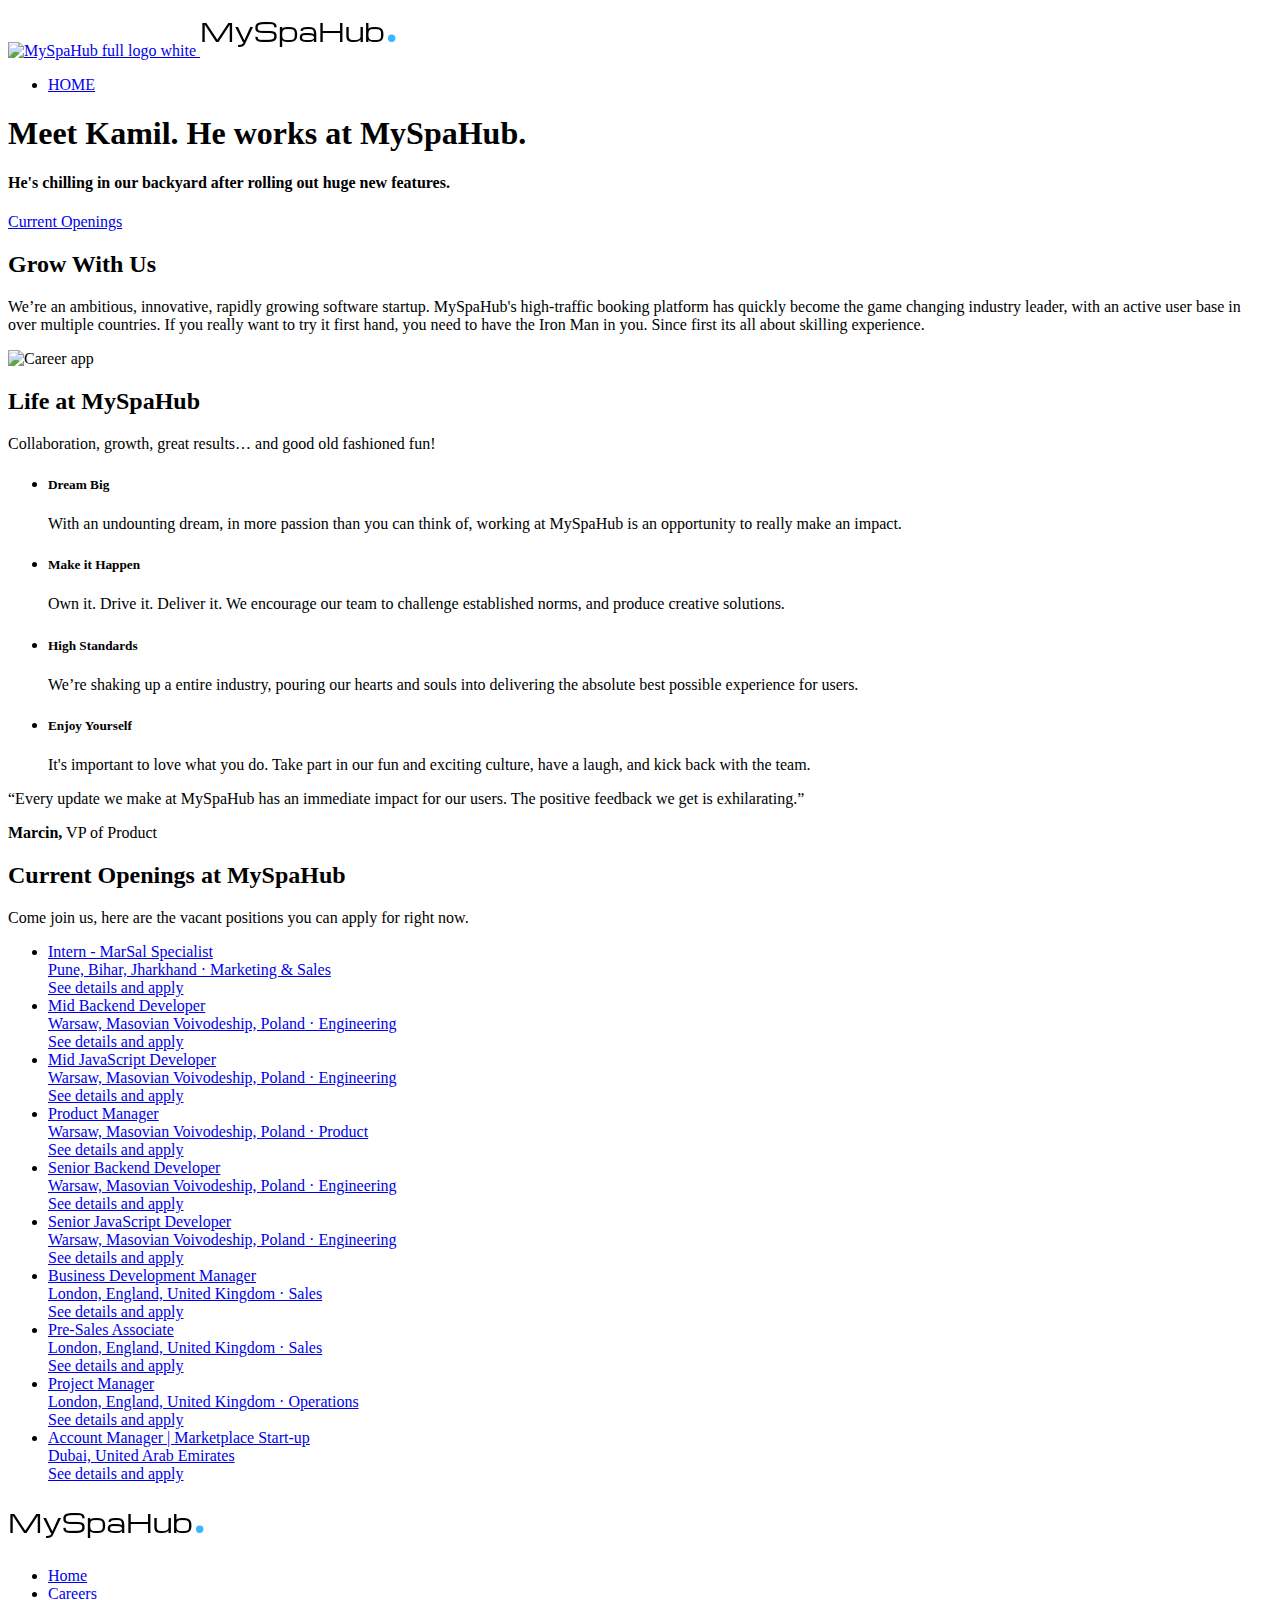
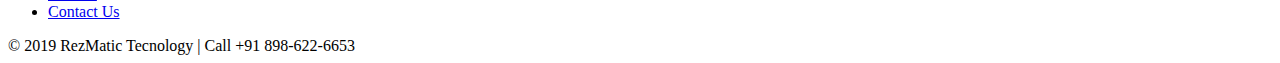
==== career.html @ 32259fde "Add files via upload" ====
<!doctype html>
<html>
  

<head>
    <meta content="IE=edge" http-equiv="X-UA-Compatible">
    <meta charset="utf-8">
    <title>Career | MySpaHub</title>
    <meta name="description" content="Best Salon Software, salon pos, spa software, sheduling software, booking system for hair salons and beauty salons with advanced appointment scheduling, Online Booking, appointment reminders, client CRM, POS, products, business reporting, payroll and much">
    <meta name="keywords" content="MySpaHub, salon software, salon system, spa software, beauty software, salon app, scheduling app, hair salon software, best salon software, Salon system, top salon software, Spa system, Appointment Scheduling, salon program, salon iris, mindbody, booking software, system, appointment system, scheduling software, online booking, salon program, salon management software, pos, crm, free booking system, salon programs, scheduling applications, appointment schedule, appointment manager, booking app, nail software, uk, us, united states, united kingdom, australia, new zealand, south africa, ireland, best, salon, spa, hair, nail salon, beauty, appointment, yoga, free, best, point of sale, calendar system, calendar, reminders, salon supplies, salon management, bookings app, appointment app, salon software, best salons">
    <meta content="width=device-width,initial-scale=1.0,minimum-scale=1.0,maximum-scale=1.0,user-scalable=no" name="viewport">

    


    <!-- Facebook Pixel Code 
    <script>
    !function(f,b,e,v,n,t,s){if(f.fbq)return;n=f.fbq=function(){n.callMethod?
    n.callMethod.apply(n,arguments):n.queue.push(arguments)};if(!f._fbq)f._fbq=n;
    n.push=n;n.loaded=!0;n.version='2.0';n.queue=[];t=b.createElement(e);t.async=!0;
    t.src=v;s=b.getElementsByTagName(e)[0];s.parentNode.insertBefore(t,s)}(window,
    document,'script','../connect.facebook.net/en_US/fbevents.js');
    fbq('init', '1706535539673245');
    fbq('track', 'PageView');
    fbq('track', 'ViewContent');
    </script>
    <noscript><img height="1" width="1" style="display:none"
    src="https://www.facebook.com/tr?id=1706535539673245&amp;ev=PageView&amp;noscript=1"
    /></noscript>
    -->
    <!-- DO NOT MODIFY -->
    <!-- End Facebook Pixel Code -->

   <!-- Start of Favicon -->
     <link rel="apple-touch-icon" sizes="57x57" href="favicon/apple-icon-57x57.png">
<link rel="apple-touch-icon" sizes="60x60" href="favicon/apple-icon-60x60.png">
<link rel="apple-touch-icon" sizes="72x72" href="favicon/apple-icon-72x72.png">
<link rel="apple-touch-icon" sizes="76x76" href="favicon/apple-icon-76x76.png">
<link rel="apple-touch-icon" sizes="114x114" href="favicon/apple-icon-114x114.png">
<link rel="apple-touch-icon" sizes="120x120" href="favicon/apple-icon-120x120.png">
<link rel="apple-touch-icon" sizes="144x144" href="favicon/apple-icon-144x144.png">
<link rel="apple-touch-icon" sizes="152x152" href="favicon/apple-icon-152x152.png">
<link rel="apple-touch-icon" sizes="180x180" href="favicon/apple-icon-180x180.png">
<link rel="icon" type="image/png" sizes="192x192"  href="favicon/android-icon-192x192.png">
<link rel="icon" type="image/png" sizes="32x32" href="favicon/favicon-32x32.png">
<link rel="icon" type="image/png" sizes="96x96" href="favicon/favicon-96x96.png">
<link rel="icon" type="image/png" sizes="16x16" href="favicon/favicon-16x16.png">
<link rel="manifest" href="favicon/manifest.json">
<meta name="msapplication-TileColor" content="#ffffff">
<meta name="msapplication-TileImage" content="favicon/ms-icon-144x144.png">
<meta name="theme-color" content="#ffffff">

     <!-- End of Favicon -->

    <link href="stylesheets/site-cdb37f10.css" rel="stylesheet" />
    <script src="javascripts/all-f054870b.js"></script>
  </head>

  <body class="career">
    <!-- Google Tag Manager 

    <noscript><iframe src="http://www.googletagmanager.com/ns.html?id=GTM-MWZLXD"
    height="0" width="0" style="display:none;visibility:hidden"></iframe></noscript>
    <script>(function(w,d,s,l,i){w[l]=w[l]||[];w[l].push({'gtm.start':
    new Date().getTime(),event:'gtm.js'});var f=d.getElementsByTagName(s)[0],
    j=d.createElement(s),dl=l!='dataLayer'?'&l='+l:'';j.async=true;j.src=
    '../www.googletagmanager.com/gtm5445.js?id='+i+dl;f.parentNode.insertBefore(j,f);
    })(window,document,'script','dataLayer','GTM-MWZLXD');</script>
    
     -->
    <nav class='top-nav'>
  <a href="index.html" class="logo-link"><img src="images/shedul-full-logo-white.png" class="logo-link__img logo-link__img--visible" alt="MySpaHub full logo white" />
  <img src="images/shedul-full-logo.png" class="logo-link__img logo-link__img--hidden" alt="MySpaHub full logo" />
  </a>
  <ul class='main-nav'>
  	
    <li class='main-nav__item'>
      <a href="index.html" class="btn btn--small btn--default">HOME</a>
    </li>
    
  </ul>
</nav>
<section class='jumbotron jumbotron__bg'>
  <div class='jumbotron__layer'></div>
  <div class='jumbotron__inner'>
    <h1>Meet Kamil. He works at MySpaHub.</h1>
    <h4>
      He's chilling in our backyard after rolling out huge new features.
    </h4>
    <a href="#offers" class="btn btn--large btn--default scroll-link" id="offersLink">Current Openings</a>
  </div>
</section>
<section class='about'>
  <div class='about__row'>
    <div class='about__info'>
      <h2>Grow With Us</h2>
      <p class='about__text'>
        We’re an ambitious, innovative, rapidly growing software startup. MySpaHub's high-traffic booking platform has quickly become the game changing industry leader, with an active user base in over multiple countries. If you really want to try it first hand, you need to have the Iron Man in you. Since first its all about skilling experience.
      </p>
      
    </div>
    <div class='about__image hidden-mobile'>
      <div class='about__image--app'>
        <img src="images/career-app-0c0f2f43.jpg" alt="Career app" />
      </div>
    </div>
    <div class='clearfix'></div>
  </div>
</section>
<section class='section-gutter-top-large section-gutter-bottom-large'>
  <div class='wrapper'>
    <header class='section-header'>
      <h2 class='section-header__title'>Life at MySpaHub</h2>
      <p class='section-header__subtitle'>Collaboration, growth, great results… and good old fashioned fun!</p>
    </header>
    <ul class='features-list features-list--equal'>
      <li class='features-list__item'>
        <div class='features-list__image'>
          <i class='icon-check features-list__icon'></i>
        </div>
        <div class='features-list__description'>
          <h5 class='features-list__header'>
            Dream Big
          </h5>
          <p class='features-list__content'>
            With an undounting dream, in more passion than you can think of, working at MySpaHub is an opportunity to really make an impact.
          </p>
        </div>
      </li>
      <li class='features-list__item'>
        <div class='features-list__image'>
          <i class='icon-check features-list__icon'></i>
        </div>
        <div class='features-list__description'>
          <h5 class='features-list__header'>
            Make it Happen
          </h5>
          <p class='features-list__content'>
            Own it. Drive it. Deliver it. We encourage our team to challenge established norms, and produce creative solutions.
          </p>
        </div>
      </li>
    </ul>
    <ul class='features-list features-list--equal'>
      <li class='features-list__item'>
        <div class='features-list__image'>
          <i class='icon-check features-list__icon'></i>
        </div>
        <div class='features-list__description'>
          <h5 class='features-list__header'>
            High Standards
          </h5>
          <p class='features-list__content'>
            We’re shaking up a entire industry, pouring our hearts and souls into delivering the absolute best possible experience for users.
          </p>
        </div>
      </li>
      <li class='features-list__item'>
        <div class='features-list__image'>
          <i class='icon-check features-list__icon'></i>
        </div>
        <div class='features-list__description'>
          <h5 class='features-list__header'>
            Enjoy Yourself
          </h5>
          <p class='features-list__content'>
            It's important to love what you do. Take part in our fun and exciting culture, have a laugh, and kick back with the team.
          </p>
        </div>
      </li>
    </ul>
    <div class='clearfix'></div>
  </div>
</section>
<section class='section--scrollable'>
  <div class='testimony-row testimony-row--main'>
    <div class='testimony-row__left testimony-row--3'>
      <div class='testimony-row testimony-row--mobile-half'>
        <div class='testimony-row__left'>
          <div class='team__bg team__bg--small'></div>
        </div>
        <div class='testimony-row__right'>
          <div class='testimony__inner'>
            <p class='testimony__quote'>
              “Every update we make at MySpaHub has an immediate impact for our users. The positive feedback we get is exhilarating.”
            </p>
            <p class='testimony__sign'>
              <strong>Marcin,</strong>
              VP of Product
            </p>
          </div>
        </div>
      </div>
      <div class='testimony-row testimony-row--mobile-half'>
        <div class='team__bg team__bg--medium'></div>
      </div>
    </div>
    <div class='testimony-row__right testimony-row--1'>
      <div class='team__bg team__bg--big'></div>
    </div>
  </div>
</section>
<section class='section-gutter-top-large section-gutter-bottom-large' id='offers'>
  <div class='wrapper'>
    <header class='section-header'>
      <h2 class='section-header__title'>Current Openings at MySpaHub</h2>
      <p class='section-header__subtitle'>Come join us, here are the vacant positions you can apply for right now.</p>
    </header>
    <ul class='block-list job-offers'>
      <li>
        <a href="https://rezmatic.freshteam.com/jobs/duO6y6XuWH1S/intern-marsal-specialist" class="block-list__item job-offers__item" target="blank"><div class='block-list__left'>
          <header class='block-list__header job-offers__header'>
            Intern - MarSal Specialist
          </header>
          <span class='block-list__address'>
            Pune, Bihar, Jharkhand · Marketing & Sales
          </span>
        </div>
        <div class='block-list__right'>
          <div class='btn btn--default'>See details and apply</div>
        </div>
        <div class='clearfix'></div>
        </a>
      </li>
      <li>
        <a href="#" class="block-list__item job-offers__item" target="blank"><div class='block-list__left'>
          <header class='block-list__header job-offers__header'>
            Mid Backend Developer
          </header>
          <span class='block-list__address'>
            Warsaw, Masovian Voivodeship, Poland · Engineering
          </span>
        </div>
        <div class='block-list__right'>
          <div class='btn btn--default'>See details and apply</div>
        </div>
        <div class='clearfix'></div>
        </a>
      </li>
      <li>
        <a href="#" class="block-list__item job-offers__item" target="blank"><div class='block-list__left'>
          <header class='block-list__header job-offers__header'>
            Mid JavaScript Developer
          </header>
          <span class='block-list__address'>
            Warsaw, Masovian Voivodeship, Poland · Engineering
          </span>
        </div>
        <div class='block-list__right'>
          <div class='btn btn--default'>See details and apply</div>
        </div>
        <div class='clearfix'></div>
        </a>
      </li>
      <li>
        <a href="#" class="block-list__item job-offers__item" target="blank"><div class='block-list__left'>
          <header class='block-list__header job-offers__header'>
            Product Manager
          </header>
          <span class='block-list__address'>
            Warsaw, Masovian Voivodeship, Poland · Product
          </span>
        </div>
        <div class='block-list__right'>
          <div class='btn btn--default'>See details and apply</div>
        </div>
        <div class='clearfix'></div>
        </a>
      </li>
      <li>
        <a href="#" class="block-list__item job-offers__item" target="blank"><div class='block-list__left'>
          <header class='block-list__header job-offers__header'>
            Senior Backend Developer
          </header>
          <span class='block-list__address'>
            Warsaw, Masovian Voivodeship, Poland · Engineering
          </span>
        </div>
        <div class='block-list__right'>
          <div class='btn btn--default'>See details and apply</div>
        </div>
        <div class='clearfix'></div>
        </a>
      </li>
      <li>
        <a href="#" class="block-list__item job-offers__item" target="blank"><div class='block-list__left'>
          <header class='block-list__header job-offers__header'>
            Senior JavaScript Developer
          </header>
          <span class='block-list__address'>
            Warsaw, Masovian Voivodeship, Poland · Engineering
          </span>
        </div>
        <div class='block-list__right'>
          <div class='btn btn--default'>See details and apply</div>
        </div>
        <div class='clearfix'></div>
        </a>
      </li>
      
      <li>
        <a href="#" class="block-list__item job-offers__item" target="blank"><div class='block-list__left'>
          <header class='block-list__header job-offers__header'>
            Business Development Manager
          </header>
          <span class='block-list__address'>
            London, England, United Kingdom · Sales
          </span>
        </div>
        <div class='block-list__right'>
          <div class='btn btn--default'>See details and apply</div>
        </div>
        <div class='clearfix'></div>
        </a>
      </li>
      
      
      
      <li>
        <a href="#" class="block-list__item job-offers__item" target="blank"><div class='block-list__left'>
          <header class='block-list__header job-offers__header'>
            Pre-Sales Associate
          </header>
          <span class='block-list__address'>
            London, England, United Kingdom · Sales
          </span>
        </div>
        <div class='block-list__right'>
          <div class='btn btn--default'>See details and apply</div>
        </div>
        <div class='clearfix'></div>
        </a>
      </li>
      <li>
        <a href="#" class="block-list__item job-offers__item" target="blank"><div class='block-list__left'>
          <header class='block-list__header job-offers__header'>
            Project Manager
          </header>
          <span class='block-list__address'>
            London, England, United Kingdom · Operations
          </span>
        </div>
        <div class='block-list__right'>
          <div class='btn btn--default'>See details and apply</div>
        </div>
        <div class='clearfix'></div>
        </a>
      </li>
      
      <li>
        <a href="#" class="block-list__item job-offers__item" target="blank"><div class='block-list__left'>
          <header class='block-list__header job-offers__header'>
            Account Manager | Marketplace Start-up
          </header>
          <span class='block-list__address'>
            Dubai, United Arab Emirates
          </span>
        </div>
        <div class='block-list__right'>
          <div class='btn btn--default'>See details and apply</div>
        </div>
        <div class='clearfix'></div>
        </a>
      </li>
    </ul>
  </div>
</section>

    <footer class='main-footer'>
  <div class='main-footer__left'>
    <img src="images/shedul-full-logo.png" class="main-footer__logo" alt="Shedul Salon Software logo" />
  </div>
  <div class='main-footer__row'>
    <div class='main-footer__left'>
      <div class='main-footer__top'>
        <ul class='main-footer__links'>
          <li>
            <a href="index.html" class="main-footer__link main-footer__link--bold /">Home</a>
          </li>
          
          <li>
            <a href="career.html" class="main-footer__link main-footer__link--bold">Careers</a>
          </li>
          <li>
            <a href="contact.html" class="main-footer__link main-footer__link--bold">Contact Us</a>
          </li>
          <div class='clearfix'></div>
        </ul>
      </div>
      <div class='main-footer__bottom'>
        © 2019 RezMatic Tecnology | Call +91 898-622-6653
        
      </div>
    </div>

<!-- Start of Social Media Footer 
    <div class='main-footer__right'>
      <ul class='main-footer__links social-links'>
        <li>
          <a href="https://www.facebook.com/Shedul-1504479806470099/?fref=ts" class="social-links__item icon--fb" target="blank"><i class='icon-facebook social-links__icon'></i>
          </a>
        </li>
        <li>
          <a href="https://twitter.com/heyshedul" class="social-links__item icon--twitter" target="blank"><i class='icon-twitter social-links__icon'></i>
          </a>
        </li>
        <li>
          <a href="https://www.instagram.com/heyshedul" class="social-links__item icon--instagram" target="blank"><i class='icon-instagram social-links__icon'></i>
          </a>
        </li>
      </ul>
    </div>
End of Social Media Footer-->

    <div class='clearfix'></div>
  </div>
</footer>

  </body>


</html>
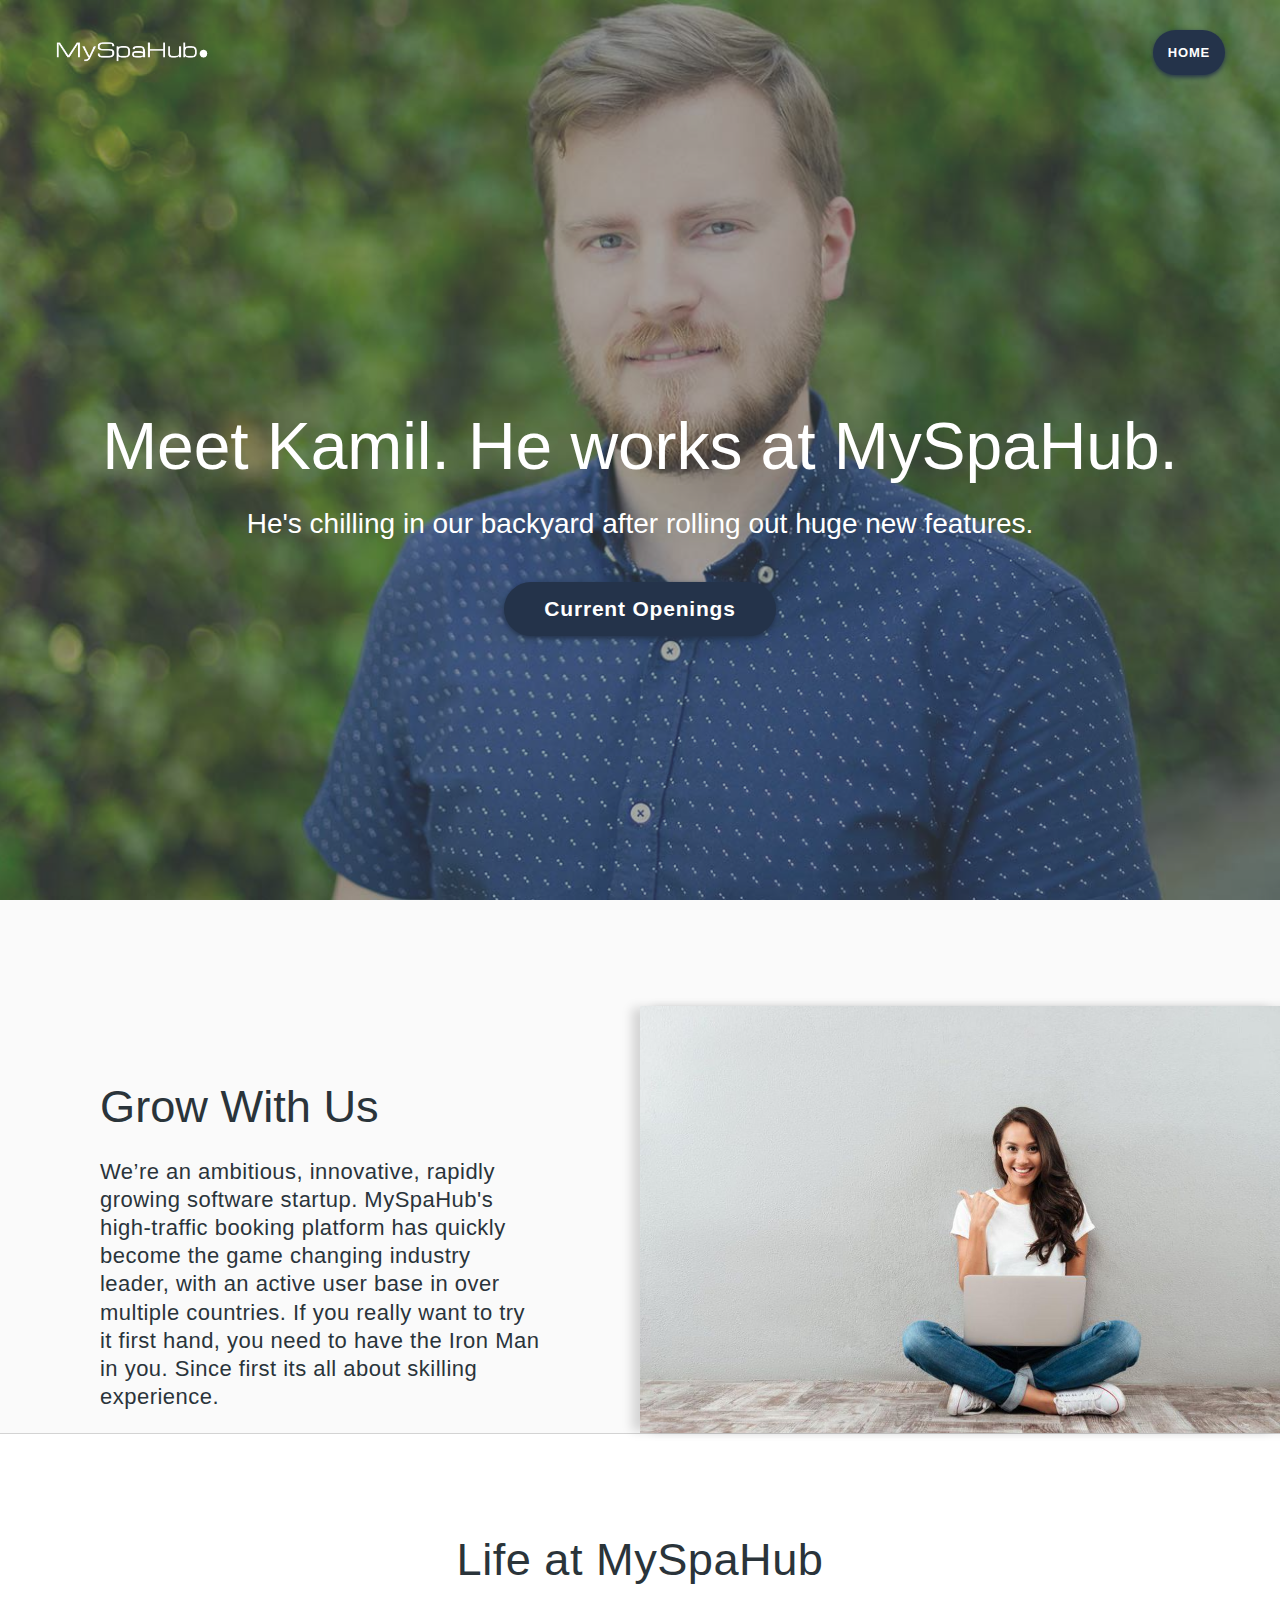
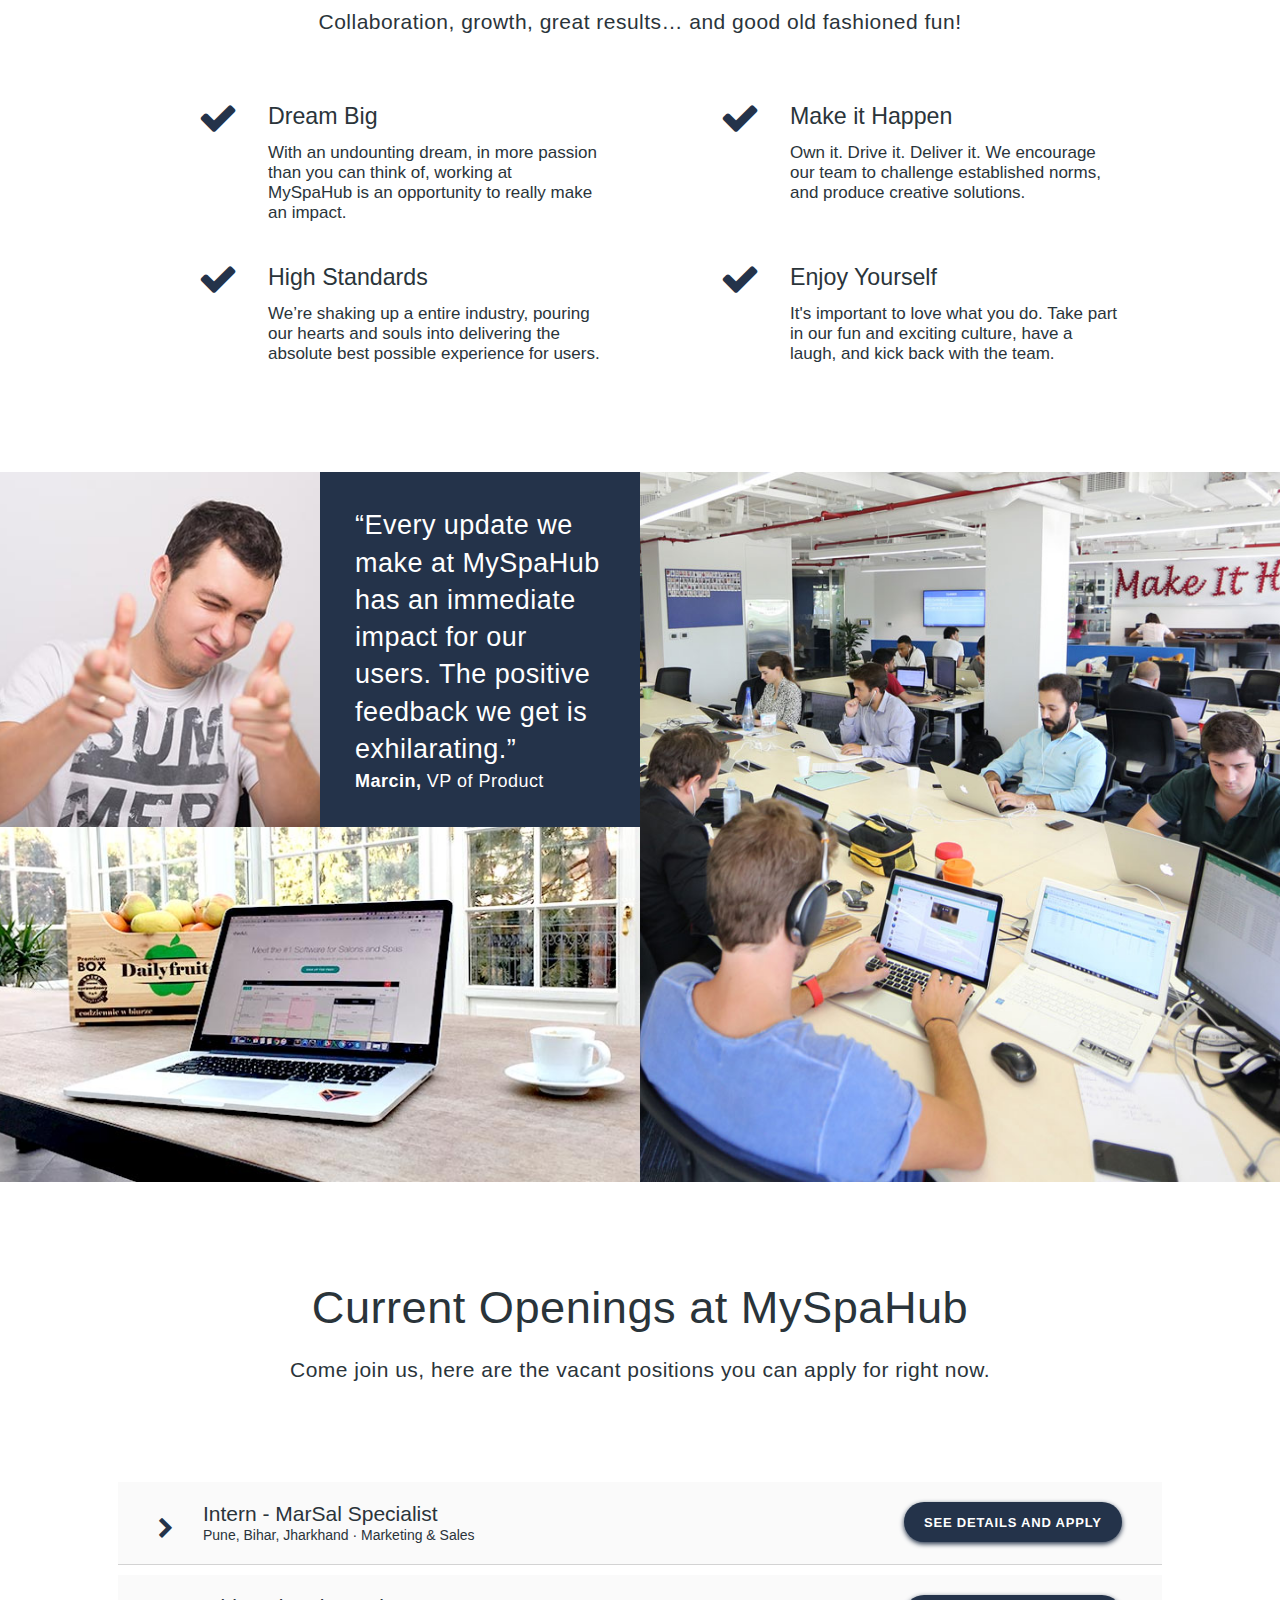
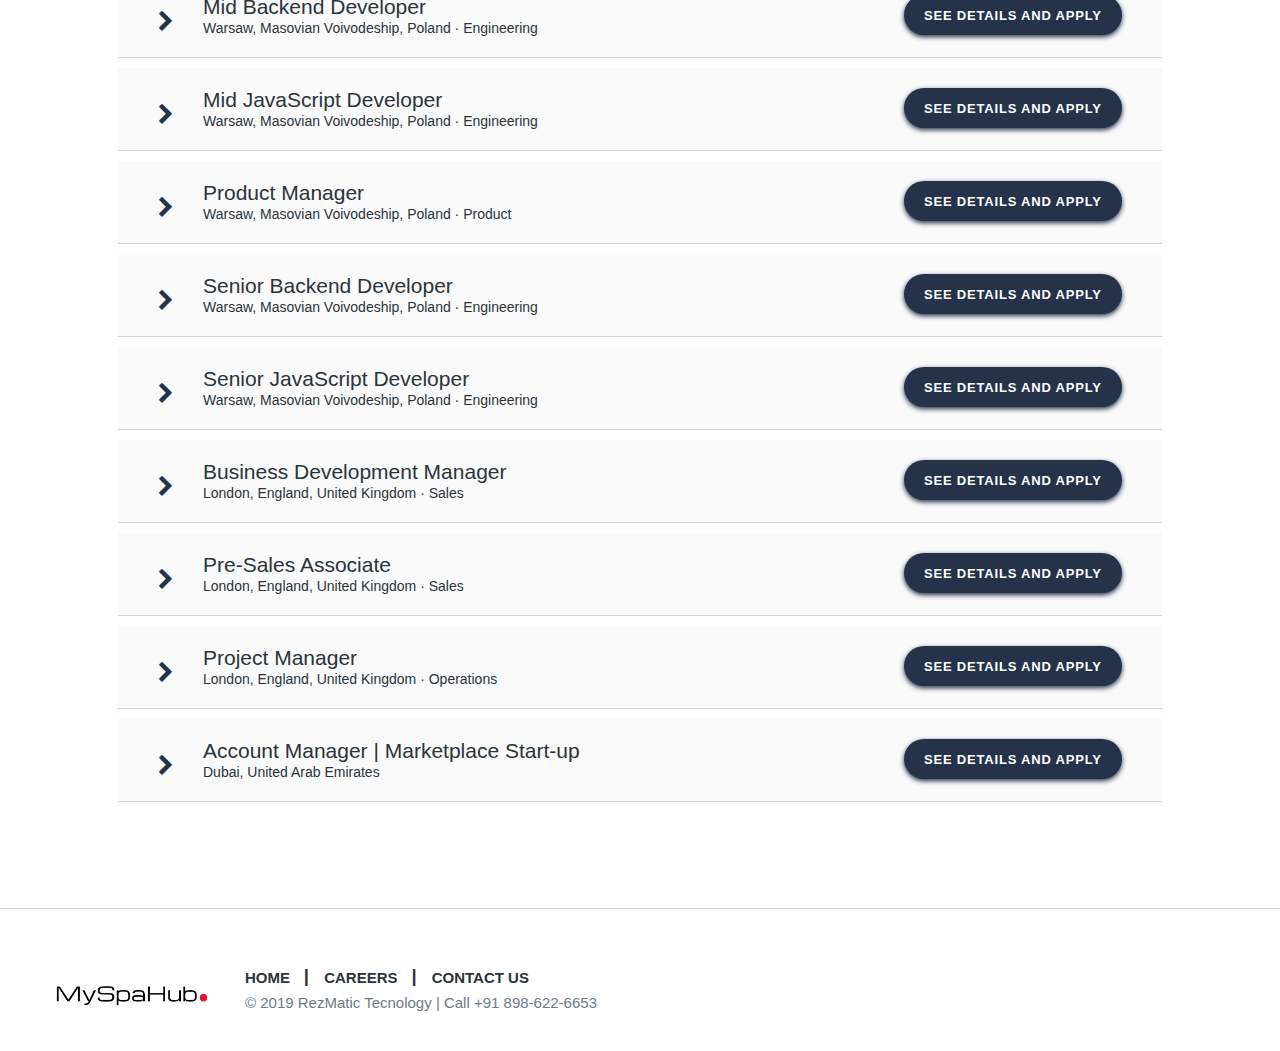
==== commit 122f6da4: "Add files via upload" ====
--- a/career.html
+++ b/career.html
@@ -5,10 +5,27 @@
 <head>
     <meta content="IE=edge" http-equiv="X-UA-Compatible">
     <meta charset="utf-8">
-    <title>Career | MySpaHub</title>
-    <meta name="description" content="Best Salon Software, salon pos, spa software, sheduling software, booking system for hair salons and beauty salons with advanced appointment scheduling, Online Booking, appointment reminders, client CRM, POS, products, business reporting, payroll and much">
+
+   
+
+    <title>MySpaHub Jobs – Job Openings in MySpaHub</title>
+
+    <!-- All in One SEO Pack 2.10.1 by Michael Torbert of Semper Fi Web Design[171,197] -->
+	<meta name="description"  content="Find latest openings in MySpaHub Search and Apply now!" />
+	<meta name="google-site-verification" content="HAw6mp5gTCMxN_uhDXFSpDIAWPnOZ5WupRDF5vwO2iA" />
+
+
+	<meta property="og:title" content="Jobs in MySpaHub, Careers in MySpaHub" />
+	<meta property="og:site_name" content="https://myspahub.com/career.html" />
+	<meta property="og:description" content="View Jobs in MySpaHub View Job Openings in MySpaHub and build a successful career in MySpaHub Apply to MySpaHub Now!" />
+	<meta property="og:image" content="ogimage.png" />
+	<link rel="canonical" href="https://myspahub.com/career.html" />
+	<!-- /all in one seo pack -->
+    
     <meta name="keywords" content="MySpaHub, salon software, salon system, spa software, beauty software, salon app, scheduling app, hair salon software, best salon software, Salon system, top salon software, Spa system, Appointment Scheduling, salon program, salon iris, mindbody, booking software, system, appointment system, scheduling software, online booking, salon program, salon management software, pos, crm, free booking system, salon programs, scheduling applications, appointment schedule, appointment manager, booking app, nail software, uk, us, united states, united kingdom, australia, new zealand, south africa, ireland, best, salon, spa, hair, nail salon, beauty, appointment, yoga, free, best, point of sale, calendar system, calendar, reminders, salon supplies, salon management, bookings app, appointment app, salon software, best salons">
     <meta content="width=device-width,initial-scale=1.0,minimum-scale=1.0,maximum-scale=1.0,user-scalable=no" name="viewport">
+
+    
 
     
 
@@ -368,7 +385,7 @@
 
     <footer class='main-footer'>
   <div class='main-footer__left'>
-    <img src="images/shedul-full-logo.png" class="main-footer__logo" alt="Shedul Salon Software logo" />
+    <img src="images/shedul-full-logo.png" class="main-footer__logo" alt="MySpaHub Salon Software logo" />
   </div>
   <div class='main-footer__row'>
     <div class='main-footer__left'>
--- a/stylesheets/site-cdb37f10.css
+++ b/stylesheets/site-cdb37f10.css
@@ -0,0 +1 @@
+/*! normalize.css v4.1.1 | MIT License | github.com/necolas/normalize.css */html{font-family:sans-serif;-ms-text-size-adjust:100%;-webkit-text-size-adjust:100%}body{margin:0}article,aside,details,figcaption,figure,footer,header,main,menu,nav,section,summary{display:block}audio,canvas,progress,video{display:inline-block}audio:not([controls]){display:none;height:0}progress{vertical-align:baseline}template,[hidden]{display:none}a{background-color:transparent;-webkit-text-decoration-skip:objects}a:active,a:hover{outline-width:0}abbr[title]{border-bottom:none;text-decoration:underline;text-decoration:underline dotted}b,strong{font-weight:inherit}b,strong{font-weight:bolder}dfn{font-style:italic}h1{font-size:2em;margin:0.67em 0}mark{background-color:#ff0;color:#000}small{font-size:80%}sub,sup{font-size:75%;line-height:0;position:relative;vertical-align:baseline}sub{bottom:-0.25em}sup{top:-0.5em}img{border-style:none}svg:not(:root){overflow:hidden}code,kbd,pre,samp{font-family:monospace, monospace;font-size:1em}figure{margin:1em 40px}hr{box-sizing:content-box;height:0;overflow:visible}button,input,select,textarea{font:inherit;margin:0}optgroup{font-weight:bold}button,input{overflow:visible}button,select{text-transform:none}button,html [type="button"],[type="reset"],[type="submit"]{-webkit-appearance:button}button::-moz-focus-inner,[type="button"]::-moz-focus-inner,[type="reset"]::-moz-focus-inner,[type="submit"]::-moz-focus-inner{border-style:none;padding:0}button:-moz-focusring,[type="button"]:-moz-focusring,[type="reset"]:-moz-focusring,[type="submit"]:-moz-focusring{outline:1px dotted ButtonText}fieldset{border:1px solid #c0c0c0;margin:0 2px;padding:0.35em 0.625em 0.75em}legend{box-sizing:border-box;color:inherit;display:table;max-width:100%;padding:0;white-space:normal}textarea{overflow:auto}[type="checkbox"],[type="radio"]{box-sizing:border-box;padding:0}[type="number"]::-webkit-inner-spin-button,[type="number"]::-webkit-outer-spin-button{height:auto}[type="search"]{-webkit-appearance:textfield;outline-offset:-2px}[type="search"]::-webkit-search-cancel-button,[type="search"]::-webkit-search-decoration{-webkit-appearance:none}::-webkit-input-placeholder{color:inherit;opacity:0.54}::-webkit-file-upload-button{-webkit-appearance:button;font:inherit}@font-face{font-family:'icomoon';src:url("../fonts/icomoon-30995b968376.eot?ers768");src:url("../fonts/icomoon-30995b968376.eot?ers768#iefix") format("embedded-opentype"),url("../fonts/icomoon-dc07c4028376.ttf?ers768") format("truetype"),url("../fonts/icomoon-3217e1ec8376.woff?ers768") format("woff"),url("../fonts/icomoon-f67a52518376.svg?ers768#icomoon") format("svg");font-weight:normal;font-style:normal}[class^="icon-"],[class*=" icon-"]{font-family:'icomoon' !important;speak:none;font-style:normal;font-weight:normal;font-variant:normal;text-transform:none;line-height:1;-webkit-font-smoothing:antialiased;-moz-osx-font-smoothing:grayscale}.icon-large{font-size:1.33333333em;line-height:0.75em;vertical-align:-15%}.icon-facebook:before{content:"\e900"}.icon-googleplus:before{content:"\e901"}.icon-linkedin:before{content:"\e902"}.icon-instagram:before{content:"\e903"}.icon-twitter:before{content:"\e904"}.icon-star:before{content:"\f005"}.icon-check:before{content:"\f00c"}.icon-chevron-right:before{content:"\f054"}html{font-size:100%}@media (max-width: 1200px){html{font-size:80%}}@media (max-width: 950px){html{font-size:75%}}body{color:#2a343a;font-family:"Segoe UI", "Helvetica Neue", Helvetica, Arial, sans-serif;font-size:1em;-webkit-font-smoothing:antialiased;-webkit-text-size-adjust:100%;-ms-text-size-adjust:100%}*{box-sizing:border-box}ul{list-style:none;padding:0;margin:0}a{text-decoration:none;-webkit-transition:all 0.3s;transition:all 0.3s}h1,h2,h3,h4,h5,h6{margin:20px 0;font-weight:300}h1{font-size:4.125rem;line-height:4.8125rem;letter-spacing:-0.08px;font-weight:500}@media (max-width: 767px){h1{font-size:3.125rem;line-height:3.8125rem}}h2{font-size:2.825rem;line-height:3.6875rem;font-weight:200}h3{font-size:2.1875rem;line-height:2.6875rem}h4{font-size:1.75rem;line-height:2.3125rem;font-weight:300}h5{font-size:1.125rem;line-height:1.6175rem}.regular-list{list-style-type:disc;padding-left:2.5rem;line-height:1.375;margin-bottom:1em}.b-b{border-bottom:1px solid #d3d3d3}.btn{display:inline-block;border-radius:3px;text-align:center;font-size:0.8125rem;font-weight:bold;padding:0.9375em 1.5625em;letter-spacing:0.05rem;-webkit-transition:all 0.12s;transition:all 0.12s}.btn:focus,.btn:hover{-webkit-transform:translateY(-1px);transform:translateY(-1px)}.btn--small{padding:0.9375rem}.btn--large{font-size:1.3125rem;padding:0.9375rem 2.5rem;margin:1.25rem 0}.btn--default{background-color:#24334a;color:#fff;border-radius:30px;box-shadow:0 2px 5px 0 #24334a}.btn--default:focus,.btn--default:hover{background-color:#182232;box-shadow:0 3px 5px 0 #24334a}.logo-link{line-height:2.1875rem}.logo-link__img{vertical-align:bottom;width:155px}@media (max-width: 767px){.logo-link__img{width:75px}}.logo-link__img--hidden{display:none}.main-nav{float:right}.main-nav__item{float:left}.main-nav__link{display:block;font-size:0.8125rem;font-weight:bold;padding:0.9375rem;color:#2a343a;margin-left:0.3125rem;letter-spacing:0.05rem}.main-nav__link:hover{color:#67768c}.main-nav__link--light{color:#fff}.top-nav{position:absolute;left:0;right:0;padding:1.875rem 3.4375rem;z-index:2;-webkit-transition:border 0.3s ease-in-out, padding 0.3s ease-in-out;transition:border 0.3s ease-in-out, padding 0.3s ease-in-out}@media (max-width: 1200px){.top-nav{position:fixed}}.top-nav__btn{background-color:transparent;color:#2a343a;border-radius:30px;border:1px solid #24334a}.top-nav__btn:hover{background-color:#24334a;color:#fff;box-shadow:0 3px 5px 0 #24334a}.top-nav--fixed{position:fixed;border-bottom:1px solid #d3d3d3;padding-top:1rem;padding-bottom:1rem;background-color:#fff}.top-nav--fixed .top-nav__btn{background-color:#24334a;color:#fff;box-shadow:0 2px 5px 0 #24334a}.top-nav--fixed .top-nav__btn:hover{background-color:#182232}.top-nav--fixed .logo-link__img--hidden{display:inline}.top-nav--fixed .logo-link__img--visible{display:none}.top-nav--fixed .main-nav__link--light{color:#2a343a}@media (min-width: 1201px){.top-nav--fixed{padding-top:0.5rem;padding-bottom:0.5rem}.top-nav--fixed .logo-link{line-height:2.5rem}}@media (max-width: 767px){.top-nav{padding-left:1.5rem;padding-right:1.5rem}}.jumbotron{background:#fff;text-align:center;color:#2a343a;padding-top:8.75rem;padding-right:3.4375rem;padding-left:3.4375rem}@media (max-width: 767px){.jumbotron{padding:5.75rem 1rem 0}}.jumbotron__bg{background-position:center;background-size:cover;background-repeat:no-repeat;background-image:url(../images/cover-photo-3286e65c.jpg);height:100vh;position:relative;padding-top:0;overflow:hidden;color:#fff}.jumbotron__bg--bottom{background-position:right bottom;background-repeat:no-repeat;background-image:url(../images/pigeon_shedul-d05ecd1e.jpg);height:100vh;position:relative;padding-top:0;overflow:hidden;text-align:left}@media (max-width: 1025px){.jumbotron__bg--bottom{background-size:55%}}@media (max-width: 767px){.jumbotron__bg--bottom{background-size:50%}}.jumbotron__layer{position:absolute;top:0;right:0;bottom:0;left:0;background-color:rgba(91,105,117,0.7);background-color:rgba(75,85,94,0.5)}.jumbotron__inner{position:relative;z-index:1;top:50vh;-webkit-transform:translateY(-25%);transform:translateY(-25%)}.jumbotron__content{padding-left:10%;padding-top:25rem}@media (min-width: 1201px){.jumbotron__content{padding-top:15rem}}@media (max-width: 1200px){.jumbotron__content{padding-top:20rem}}@media (max-width: 767px){.jumbotron__content{padding-top:10%}}@media (max-width: 500px){.jumbotron__content{padding-top:10rem}}.jumbotron__content .btn:first-of-type{margin-right:20px}.jumbotron__title{font-weight:bold;text-transform:uppercase}.jumbotron__image{margin-right:10%;margin-left:10%;margin-top:2.5rem;max-width:1190px}@media (min-width: 1281px){.jumbotron__image{margin-left:auto;margin-right:auto}}.jumbotron__image img{width:100%;margin-bottom:-3.75rem;box-shadow:10px 0 10px -2px rgba(0,0,0,0.15),-10px 0 10px -2px rgba(0,0,0,0.15)}@media (max-width: 767px){.jumbotron__image img{margin-bottom:-3px}}.opinions{padding:3.75rem 3.4375rem 3.75rem}@media (max-width: 767px){.opinions{padding:0 0 5rem}}@media (max-width: 1200px){.captera-badge{width:220px}}@media (max-width: 950px){.captera-badge{width:205px}}.wrapper{margin-left:calc(10% - 10px);margin-right:calc(10% - 10px);max-width:1210px}@media (min-width: 1281px){.wrapper{margin-left:auto;margin-right:auto}}.wrapper--small{margin-left:5.9375rem;margin-right:5.9375rem;max-width:100%}@media (max-width: 767px){.wrapper--small{margin-left:calc(10% - 10px);margin-right:calc(10% - 10px)}}.wrapper--block{margin:0 auto;max-width:1200px;padding-left:30px;padding-right:30px}@media (max-width: 767px){.wrapper--block{padding-left:16px;padding-right:16px}}.opinions-box{display:table;width:100%}@media (max-width: 767px){.opinions-box{text-align:center}}.opinions-box__left,.opinions-box__right{display:table-cell;vertical-align:top}@media (max-width: 767px){.opinions-box__left,.opinions-box__right{display:block}}.opinions-box__left{width:20%;position:relative;padding-top:9.375rem}@media (max-width: 950px){.opinions-box__left{width:25%}}@media (max-width: 767px){.opinions-box__left{width:100%;padding-top:5.375rem}}.opinions-box__right{width:80%;padding-top:3.4375rem;padding-left:5rem}@media (max-width: 767px){.opinions-box__right{width:100%;padding:0}}.opinions-box__logo{position:absolute;left:-35px;top:-65px}@media (max-width: 767px){.opinions-box__logo{position:static}}.opinions-box__rattings{font-weight:bold;font-size:0.9375rem;padding-left:1.6em;margin-top:2rem;margin-bottom:1.5625rem}.opinions-box__rattings .icon-large{color:#ffd814;font-size:1.5625rem}@media (max-width: 767px){.opinions-box__rattings{padding-left:0}}.opinions-box__quote{font-size:1.6875rem;font-weight:200;line-height:1.381;margin-bottom:1rem;margin-top:0;letter-spacing:0.03rem}@media (max-width: 950px){.opinions-box__quote{font-size:1.5rem}}.text-slider{height:17.5rem;position:relative}@media (min-width: 1320px){.text-slider{height:13.5rem}}@media (max-width: 767px){.text-slider{height:auto;padding-bottom:3rem}}.text-slider__item{position:absolute;left:0;top:0;opacity:0;-webkit-transition:opacity 0.6s ease-in-out;transition:opacity 0.6s ease-in-out}@media (max-width: 767px){.text-slider__item{min-height:170px}}@media (max-width: 600px){.text-slider__item{min-height:195px}}.text-slider__item--active:checked+.text-slider__item{opacity:1;pointer-events:auto;position:static}#slide-1:checked ~ .text-slider__nav .text-slider__nav--item[for="slide-1"]{background-color:#24334a}#slide-2:checked ~ .text-slider__nav .text-slider__nav--item[for="slide-2"]{background-color:#24334a}#slide-3:checked ~ .text-slider__nav .text-slider__nav--item[for="slide-3"]{background-color:#24334a}#slide-4:checked ~ .text-slider__nav .text-slider__nav--item[for="slide-4"]{background-color:#24334a}#slide-5:checked ~ .text-slider__nav .text-slider__nav--item[for="slide-5"]{background-color:#24334a}#slide-6:checked ~ .text-slider__nav .text-slider__nav--item[for="slide-6"]{background-color:#24334a}#slide-7:checked ~ .text-slider__nav .text-slider__nav--item[for="slide-7"]{background-color:#24334a}#slide-8:checked ~ .text-slider__nav .text-slider__nav--item[for="slide-8"]{background-color:#24334a}#slide-9:checked ~ .text-slider__nav .text-slider__nav--item[for="slide-9"]{background-color:#24334a}.text-slider__nav{position:absolute;width:100%;text-align:left;bottom:-1.5625rem;padding:0}@media (max-width: 950px){.text-slider__nav{bottom:-1.875rem}}@media (max-width: 767px){.text-slider__nav{bottom:1.5rem;text-align:center}}.text-slider__nav li{display:inline-block;margin:0 .2em}.text-slider__nav--item{margin:0;text-indent:100%;white-space:nowrap;overflow:hidden;display:block;height:20px;width:20px;border-radius:50%;background:#dfdfdf;cursor:pointer}.section-header{text-align:center;letter-spacing:0.03rem}.section-header__title{margin-top:0;font-weight:200}@media (max-width: 767px){.section-header__title{margin-bottom:0}}.section-header__subtitle{font-size:1.3125rem;font-weight:200}.section-header__stats{font-weight:500}.section-stats{background-position:center bottom;background-repeat:no-repeat;background-image:url(../images/background-b43299e0.jpg);padding-bottom:9rem}@media (max-width: 767px){.section-stats{font-size:2rem}}.section-gutter-top-large{padding-top:6rem}.section-gutter-bottom-large{padding-bottom:6rem}.section--scrollable{overflow-x:scroll;-webkit-overflow-scrolling:touch}.bg-dark{background-color:#29333c}.bg-grey{background-color:#f3f3f1}.features-list{margin-top:4rem}.features-list__item{display:table-cell;width:50%;float:left;margin:1.5rem 0 0;padding:0 2.5rem}@media (max-width: 767px){.features-list__item{display:block;width:auto;margin:1.5rem}.features-list__item:last-child{margin-bottom:12px}}.features-list__image,.features-list__description{display:table-cell;vertical-align:top}@media (max-width: 767px){.features-list__image,.features-list__description{display:block;text-align:center}}.features-list__image{padding-right:1.875rem;min-width:110px;text-align:right}@media (max-width: 767px){.features-list__image{padding-right:0;margin-bottom:1rem;text-align:center}}@media (max-width: 1200px){.features-list__description{padding-right:3rem}}@media (max-width: 767px){.features-list__description{max-width:100%;padding-right:0}}.features-list__header{margin-top:0;margin-bottom:0;line-height:2.3125rem;font-size:1.45rem;font-weight:400}.features-list__content{font-size:1.0625rem;line-height:1.25rem;font-weight:300;margin-top:0.5rem;margin-bottom:0.75rem}@media (max-width: 1200px){.features-list__content{font-size:1.1875rem}}@media (max-width: 767px){.features-list__content{margin-bottom:0}}.features-list__icon{font-size:2.5rem;line-height:2.5rem;color:#24334a}.features-list--equal .features-list__item{float:none;vertical-align:top}.features-list--equal:last-of-type{margin-top:1.5rem}.section-footer{text-align:center;font-weight:200;font-size:1.125rem;margin:4.6875rem 0 4.6875rem}@media (max-width: 767px){.section-footer{margin:1rem 0 3.5rem}}.clearfix{clear:both}.testimony-row{height:50%}.testimony-row--main{height:44.375rem}.testimony-row--small{height:25rem}.testimony-row__left,.testimony-row__right{overflow:hidden;float:left;width:50%;height:100%;position:relative}@media (max-width: 767px){.testimony-row{height:100%}.testimony-row--main{height:22.1875rem;width:275%}.testimony-row--small{height:275px}.testimony-row--mobile-half{width:50%;float:left}.testimony-row--3{width:75%}.testimony-row--1{width:25%}}.testimony__bg{background-position:center;background-size:cover;background-repeat:no-repeat;height:100%}.testimony__bg--big{background-image:url(../images/barber-portrait-29837cbb.jpg)}.testimony__bg--small{background-image:url(../images/barber-07804a0c.jpg)}.testimony__bg--medium{background-image:url(../images/barber-ipad-1943d868.jpg)}.testimony__inner{padding:2.1875rem;background-color:#24334a;height:100%;color:#fff}.testimony__inner--big{padding:4.6875rem}@media (max-width: 767px){.testimony__inner--big{padding:2rem}}.testimony__quote{font-size:1.6875rem;font-weight:300;letter-spacing:0.03rem;line-height:1.381;margin-top:0}@media (max-width: 950px){.testimony__quote{font-size:1.5rem}}@media (max-width: 767px){.testimony__quote{font-size:1.2rem;margin-top:0}}.testimony__quote--big{margin:0}.testimony__sign{position:absolute;bottom:2.1875rem;margin-bottom:0;font-weight:300;font-size:1.125rem;letter-spacing:0.03rem}@media (max-width: 950px){.testimony__sign{font-size:0.9375rem}}.testimony__sign--big{bottom:4.6875rem}@media (max-width: 767px){.testimony__sign--big{bottom:2rem;padding-right:1rem}}.testimony__sign strong{font-weight:bold}.third-row--equal{display:-webkit-box;display:-ms-flexbox;display:flex}@media (max-width: 767px){.third-row--equal{display:block}}.third-row__item{float:left;width:33.3333333%;height:100%;position:relative;text-align:center;padding:0 25px}.third-row__item--equal{display:-webkit-box;display:-ms-flexbox;display:flex;height:auto;-webkit-box-orient:vertical;-webkit-box-direction:normal;-ms-flex-direction:column;flex-direction:column}.third-row:after{content:'';display:table;clear:both}.third-row__img{height:75px;margin-top:2.5rem}@media (max-width: 767px){.third-row__img{margin-top:1rem}}.third-row__link{display:-webkit-box;display:-ms-flexbox;display:flex;-ms-flex-item-align:center;align-self:center;margin-top:auto;padding-top:15px}.third-row__link a{color:#24334a;-webkit-transition:color 0.3s;transition:color 0.3s}.third-row__link a:hover{color:#182232}@media (max-width: 767px){.third-row__link{display:block}}.third-row__heading{margin-top:0;margin-bottom:0;line-height:2.3125rem;font-size:1.45rem;font-weight:400}.third-row__content{font-size:1.0625rem;line-height:1.25rem;font-weight:300;margin-top:0.5rem;margin-bottom:0.75rem}@media (max-width: 1200px){.third-row__content{font-size:1.1875rem}}@media (max-width: 767px){.third-row__content{margin-bottom:0}}.get-started .btn{margin-top:2rem;margin-bottom:0.75rem}.main-footer{border-top:1px solid #d3d3d3;padding:3.75rem 3.4375rem 2.5rem;font-size:0.9375rem}@media (max-width: 767px){.main-footer{padding:6.75rem 1.5rem;text-align:center}.main-footer__row{font-size:1.15rem}}.main-footer__top,.main-footer__links{height:25px}@media (max-width: 767px){.main-footer__top,.main-footer__links{height:auto}}.main-footer__left{float:left}@media (max-width: 767px){.main-footer__left{float:none}}.main-footer__right{float:right}@media (max-width: 767px){.main-footer__right{float:none}}.main-footer__bottom,.main-footer__bottom a{color:#6b7b8a}.main-footer__bottom a:hover{color:#24334a}.main-footer__links li{display:inline-block;position:relative;padding:0 0.9375rem}@media (max-width: 767px){.main-footer__links li{display:block;padding:0}}@media (min-width: 768px){.main-footer__links li:not(:last-of-type):after{content:"|";font-weight:bold;position:absolute;top:-4px;right:-4px;font-size:1.15rem}}.main-footer__links li:first-child{padding-left:0}.main-footer__links li:last-child{padding-right:0}.main-footer__link{color:#2a343a;display:inline-block;margin-bottom:0.625rem;font-weight:300}@media (max-width: 767px){.main-footer__link{margin-bottom:1.6rem}}.main-footer__link:hover{color:#67768c}.main-footer__link--bold{font-weight:bold;text-transform:uppercase}.main-footer__logo{margin-right:2.1875rem;margin-top:5px;display:block;width:155px}@media (max-width: 767px){.main-footer__logo{margin-right:0;margin-bottom:1.5rem;display:inline;width:100px}}.main-footer__icon{margin-right:0.625rem;vertical-align:text-bottom}.social-links{float:right}@media (max-width: 767px){.social-links{float:none;margin-top:2rem}.social-links li{display:inline-block}}.social-links li{padding:0 5px}.social-links li:after{color:transparent}.social-links li:first-child{padding-left:0}.social-links li:last-child{padding-right:0}.social-links__icon{font-size:48px;-webkit-transition:color 0.3s ease-in-out;transition:color 0.3s ease-in-out}.icon-twitter{color:#78D0EC}.icon-twitter:hover{color:#1fb0df}.icon-facebook{color:#5D6F99}.icon-facebook:hover{color:#36415a}.icon-instagram{color:#989494}.icon-instagram:hover{color:#656161}@media (max-width: 950px){.small-equal-height{display:table-cell;vertical-align:bottom;float:none}}@media (max-width: 767px){.mobile-single-line{display:block;float:none;width:auto;margin:2rem 0}.mobile-single-line:last-of-type{margin-bottom:0}.hidden-mobile{display:none}.full-width-mobile{width:100%}}@media (min-width: 768px){.visible-mobile{display:none}}.industries{overflow-x:scroll;-webkit-overflow-scrolling:touch;margin-bottom:0.75rem}.industries--top{margin-top:5rem;margin-bottom:1.75rem}@media (max-width: 767px){.industries--top{margin-top:5rem}}@media (min-width: 768px){.industries{margin-right:0;overflow:hidden}}.scrollable{display:-webkit-box;display:-ms-flexbox;display:flex;width:800px}@media (min-width: 768px){.scrollable{width:100%}}.card{background-color:#f3f3f1;display:-webkit-box;display:-ms-flexbox;display:flex;-webkit-box-orient:vertical;-webkit-box-direction:normal;-ms-flex-direction:column;flex-direction:column;padding-bottom:30px;margin-right:16px;width:256px}@media (min-width: 768px){.card{margin-right:30px;width:33.3%}.card:last-child{margin-right:0}}.card__media{-webkit-box-flex:0;-ms-flex:0 0 auto;flex:0 0 auto;margin-bottom:30px;max-height:203px;position:relative}.card__inner{display:block;max-height:203px;overflow:hidden}.card__img{width:100%}.card__info{padding:0 24px;position:relative}.card__header{margin:0 0 10px;font-size:23px;font-weight:400}.card__text{font-size:17px;line-height:22px;font-weight:300;margin:0 0 16px 0}@media (max-width: 1200px){.card__text{font-size:1.1875rem}}.privacy p,.terms p{line-height:1.375}.privacy p a,.terms p a{color:#24334a}.privacy h4,.terms h4{font-size:1.25rem;font-weight:bold;line-height:normal;margin:1em 0}.privacy section,.terms section{padding-bottom:5px}.privacy .section-header__title,.terms .section-header__title{margin-bottom:4rem}.about{background-color:#fafafa;padding-top:6rem;border-bottom:1px solid #d3d3d3}@media (max-width: 767px){.about{padding-bottom:4.375rem}}.about__info,.about__image{display:table-cell;float:none;vertical-align:bottom}.about__info{width:50%;padding:0 6.25rem}.about__info h2{margin-top:0}@media (min-width: 1201px){.about__info{min-width:620px}}@media (max-width: 1025px){.about__info{padding-bottom:1rem}}@media (max-width: 767px){.about__info{width:100%;text-align:center;padding-left:3.25rem;padding-right:3.25rem;padding-bottom:10px}}.about__image{width:50%}.about__image--app{width:100%;max-width:700px;float:right;position:relative;padding-top:10px}.about__image--app img{width:100%;box-shadow:10px 0 10px -2px rgba(0,0,0,0.15),-10px 0 10px -2px rgba(0,0,0,0.15);vertical-align:bottom}@media (max-width: 767px){.about__image{display:none}}.about__captera{position:absolute;bottom:-62px;left:-124px}.about__captera img{box-shadow:none}@media (max-width: 950px){.about__captera{left:-87px;bottom:-46px}.about__captera img{width:70%}}.about__text{font-size:1.375rem;font-weight:200;letter-spacing:0.03rem;line-height:1.281}.about__rattings{margin-top:1.5625rem;margin-bottom:1.5625rem}@media (min-width: 1303px){.about__rattings{margin-top:3.75rem;margin-bottom:3.75rem}}.about__rattings .icon-large{color:#ffd814}.about__opinion{font-size:0.9375rem;font-weight:bold;margin-left:20px}@media (max-width: 950px){.about__opinion{display:block;margin-top:1rem;margin-left:0}}.about__opinion--underline{text-decoration:underline}.block-list__item{padding:1.25rem 2.5rem;margin:10px 0}@media (max-width: 767px){.block-list__item{text-align:center}}.block-list__left{float:left}@media (max-width: 767px){.block-list__left{float:none}}.block-list__right{float:right}@media (max-width: 767px){.block-list__right{float:none;margin-top:1rem}}.block-list__header{font-size:1.3125rem;font-weight:400;position:relative;padding-left:45px}.block-list__header:before{content:"\f054";font-family:'icomoon';position:absolute;font-size:1.375rem;left:0;top:0.9375rem}@media (max-width: 767px){.block-list__header{padding-left:0}.block-list__header:before{content:''}}.block-list__address{font-size:0.875rem;font-weight:200;padding-left:45px}@media (max-width: 767px){.block-list__address{padding-left:0;font-size:1.15rem}}.block-list .btn{text-transform:uppercase}.job-offers{margin-top:6.25rem}@media (max-width: 767px){.job-offers{margin-top:3rem}}.job-offers__header:before{color:#24334a}.job-offers__item{background-color:#fafafa;border-bottom:1px solid #d3d3d3;display:block;color:#2a343a}.team__bg{background-position:center;background-size:cover;background-repeat:no-repeat;height:100%}.team__bg--big{background-image:url(../images/team-3-a4fdf682.jpg)}.team__bg--small{background-image:url(../images/team-1-7d228b53.jpg)}.team__bg--medium{background-image:url(../images/team-2-50da6167.jpg)}.team__photo{border-radius:50%;margin-top:5.625rem}table.headers-left-aligned th{text-align:left;white-space:nowrap}table.spaced th{padding:20px 25px 20px 0}ol.upper-alpha{list-style-type:upper-alpha}.mobile-app{min-height:100vh;background-color:#101928;color:white;text-align:left;font-weight:bold;font-family:"Roboto", "Segoe UI", "Helvetica Neue", Helvetica, Arial, sans-serif;overflow:hidden}@media (max-width: 1200px){.mobile-app{text-align:center;padding:0}}.mobile-app-content{max-width:1440px;margin:0 auto;display:-webkit-box;display:-ms-flexbox;display:flex;-webkit-box-align:center;-ms-flex-align:center;align-items:center}@media (min-width: 1201px){.mobile-app-content{height:100vh;-webkit-box-pack:center;-ms-flex-pack:center;justify-content:center}}@media (max-width: 1200px){.mobile-app-content{-webkit-box-orient:vertical;-webkit-box-direction:reverse;-ms-flex-direction:column-reverse;flex-direction:column-reverse}}.mobile-app-shedul-link{font-weight:normal}.mobile-app-shedul-link-anchor{color:#A9E0F4}.mobile-app-shedul-link-anchor:hover{text-decoration:underline}.mobile-app-shedul-link.mobile{font-size:1.25rem;margin:20px 0 20px}@media (min-width: 1201px){.mobile-app-shedul-link.mobile{display:none}}.mobile-app-shedul-link.desktop{margin-top:144px}@media (max-width: 1200px){.mobile-app-shedul-link.desktop{display:none}}.mobile-app-big-image{max-width:600px}@media (max-width: 1200px){.mobile-app-big-image{display:none}}.mobile-app-big-image-mobile{display:none}@media (max-width: 1200px){.mobile-app-big-image-mobile{margin-top:40px;max-width:420px;display:block}}@media (max-width: 360px){.mobile-app-big-image-mobile{max-width:360px}}.mobile-app-title{font-size:3.125rem;line-height:normal;margin-bottom:40px}@media (max-width: 1200px){.mobile-app-title{margin-bottom:32px}}.mobile-app-spacer{width:60px;height:100%}@media (max-width: 1200px){.mobile-app-spacer{display:none}}.mobile-app-store-links{display:-webkit-box;display:-ms-flexbox;display:flex;-webkit-box-pack:justify;-ms-flex-pack:justify;justify-content:space-between}.mobile-app-link-image{display:inline-block;max-height:58px;max-width:191px;height:100%;width:100%}@media (max-width: 1200px){.mobile-app-link-image{max-height:46px;max-width:150px}}